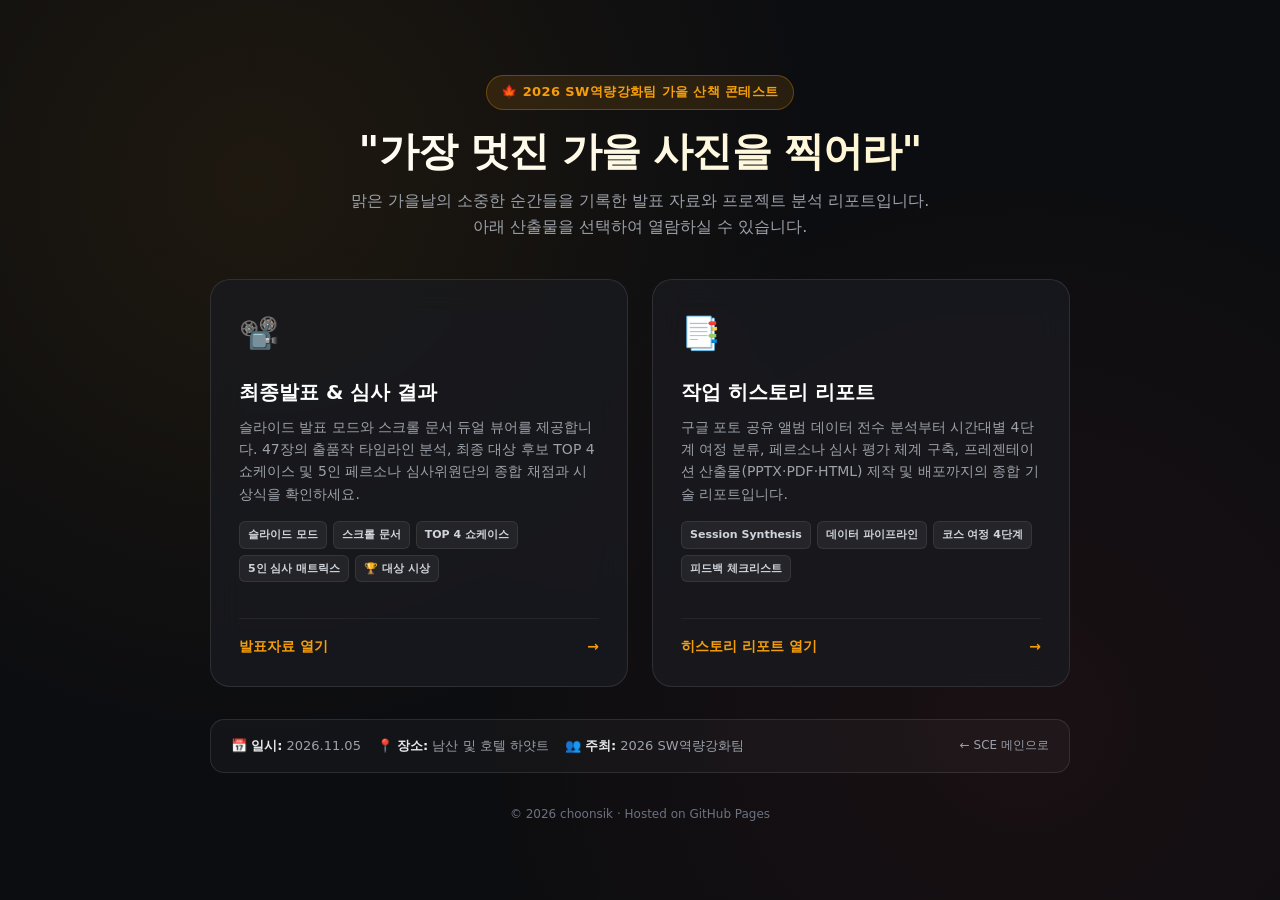
==== fall-event/index.html @ c93d93a4 "feat: Add fall-event landing portal (index.html) and cross-navigation" ====
<!DOCTYPE html>
<html lang="ko">
<head>
  <meta charset="UTF-8">
  <meta name="viewport" content="width=device-width, initial-scale=1.0">
  <title>2026 가을 산책 사진 콘테스트 | 행사 산출물 포털</title>
  <link rel="preconnect" href="https://fonts.googleapis.com">
  <link rel="preconnect" href="https://fonts.gstatic.com" crossorigin>
  <link href="https://fonts.googleapis.com/css2?family=Pretendard:wght@400;500;600;700;800&family=JetBrains+Mono:wght@500;600&display=swap" rel="stylesheet">
  <style>
    :root {
      --bg: #0c0d10;
      --card-bg: rgba(26, 27, 32, 0.75);
      --card-hover: rgba(35, 36, 44, 0.9);
      --border: rgba(255, 255, 255, 0.1);
      --border-accent: rgba(245, 158, 11, 0.4);
      --text: #f4f4f6;
      --text-muted: #9da1aa;
      --accent: #f59e0b;
      --accent-glow: rgba(245, 158, 11, 0.2);
      --amber-gradient: linear-gradient(135deg, #f59e0b, #ef4444);
    }

    * {
      box-sizing: border-box;
      margin: 0;
      padding: 0;
    }

    body {
      font-family: 'Pretendard', -apple-system, BlinkMacSystemFont, system-ui, sans-serif;
      background: var(--bg);
      background-image: 
        radial-gradient(circle at 20% 20%, rgba(245, 158, 11, 0.08) 0%, transparent 45%),
        radial-gradient(circle at 80% 80%, rgba(239, 68, 68, 0.06) 0%, transparent 45%);
      color: var(--text);
      min-height: 100vh;
      display: flex;
      flex-direction: column;
      align-items: center;
      justify-content: center;
      padding: 40px 20px;
      line-height: 1.6;
    }

    .container {
      width: 100%;
      max-width: 860px;
    }

    .header {
      text-align: center;
      margin-bottom: 40px;
    }

    .badge {
      display: inline-flex;
      align-items: center;
      gap: 6px;
      padding: 6px 14px;
      background: rgba(245, 158, 11, 0.12);
      border: 1px solid rgba(245, 158, 11, 0.3);
      color: var(--accent);
      border-radius: 9999px;
      font-size: 13px;
      font-weight: 600;
      letter-spacing: 0.03em;
      margin-bottom: 16px;
    }

    .title {
      font-size: clamp(28px, 5vw, 40px);
      font-weight: 800;
      letter-spacing: -0.02em;
      line-height: 1.25;
      margin-bottom: 12px;
      background: linear-gradient(to right, #ffffff, #fef3c7);
      -webkit-background-clip: text;
      -webkit-text-fill-color: transparent;
    }

    .subtitle {
      font-size: 16px;
      color: var(--text-muted);
      max-width: 580px;
      margin: 0 auto;
    }

    .cards-grid {
      display: grid;
      grid-template-columns: repeat(auto-fit, minmax(320px, 1fr));
      gap: 24px;
      margin-bottom: 32px;
    }

    .card {
      background: var(--card-bg);
      border: 1px solid var(--border);
      border-radius: 20px;
      padding: 28px;
      display: flex;
      flex-direction: column;
      justify-content: space-between;
      backdrop-filter: blur(16px);
      -webkit-backdrop-filter: blur(16px);
      transition: all 0.25s ease;
      text-decoration: none;
      color: inherit;
      position: relative;
      overflow: hidden;
    }

    .card::before {
      content: '';
      position: absolute;
      top: 0;
      left: 0;
      right: 0;
      height: 3px;
      background: var(--amber-gradient);
      opacity: 0;
      transition: opacity 0.25s ease;
    }

    .card:hover {
      background: var(--card-hover);
      border-color: var(--border-accent);
      transform: translateY(-4px);
      box-shadow: 0 16px 36px rgba(0, 0, 0, 0.4), 0 0 24px var(--accent-glow);
    }

    .card:hover::before {
      opacity: 1;
    }

    .card-top {
      margin-bottom: 24px;
    }

    .card-icon {
      font-size: 32px;
      margin-bottom: 16px;
      display: inline-block;
    }

    .card-title {
      font-size: 20px;
      font-weight: 700;
      color: #ffffff;
      margin-bottom: 8px;
      display: flex;
      align-items: center;
      gap: 8px;
    }

    .card-desc {
      font-size: 14px;
      color: var(--text-muted);
      line-height: 1.6;
      margin-bottom: 16px;
    }

    .tags {
      display: flex;
      flex-wrap: wrap;
      gap: 6px;
      margin-bottom: 12px;
    }

    .tag {
      font-size: 11px;
      font-weight: 600;
      padding: 4px 8px;
      background: rgba(255, 255, 255, 0.06);
      border: 1px solid rgba(255, 255, 255, 0.08);
      border-radius: 6px;
      color: #d1d5db;
    }

    .card-action {
      display: flex;
      align-items: center;
      justify-content: space-between;
      font-size: 14px;
      font-weight: 700;
      color: var(--accent);
      padding-top: 16px;
      border-top: 1px solid rgba(255, 255, 255, 0.06);
    }

    .card-action span {
      transition: transform 0.2s ease;
    }

    .card:hover .card-action span {
      transform: translateX(4px);
    }

    .meta-box {
      background: rgba(255, 255, 255, 0.03);
      border: 1px solid var(--border);
      border-radius: 14px;
      padding: 16px 20px;
      font-size: 13px;
      color: var(--text-muted);
      display: flex;
      flex-wrap: wrap;
      justify-content: space-between;
      align-items: center;
      gap: 12px;
    }

    .meta-items {
      display: flex;
      flex-wrap: wrap;
      gap: 16px;
    }

    .meta-items span strong {
      color: #e5e7eb;
    }

    .back-link {
      color: var(--text-muted);
      text-decoration: none;
      font-size: 12px;
      transition: color 0.2s;
    }

    .back-link:hover {
      color: var(--accent);
    }

    .footer {
      text-align: center;
      margin-top: 32px;
      font-size: 12px;
      color: #6b7280;
    }
  </style>
</head>
<body>

  <div class="container">
    <header class="header">
      <div class="badge">🍁 2026 SW역량강화팀 가을 산책 콘테스트</div>
      <h1 class="title">"가장 멋진 가을 사진을 찍어라"</h1>
      <p class="subtitle">
        맑은 가을날의 소중한 순간들을 기록한 발표 자료와 프로젝트 분석 리포트입니다. 아래 산출물을 선택하여 열람하실 수 있습니다.
      </p>
    </header>

    <div class="cards-grid">
      <!-- 카드 1: 최종 발표자료 -->
      <a href="가을_산책_사진_콘테스트_최종발표.html" class="card">
        <div class="card-top">
          <div class="card-icon">📽️</div>
          <h2 class="card-title">
            최종발표 & 심사 결과
          </h2>
          <p class="card-desc">
            슬라이드 발표 모드와 스크롤 문서 듀얼 뷰어를 제공합니다. 47장의 출품작 타임라인 분석, 최종 대상 후보 TOP 4 쇼케이스 및 5인 페르소나 심사위원단의 종합 채점과 시상식을 확인하세요.
          </p>
          <div class="tags">
            <span class="tag">슬라이드 모드</span>
            <span class="tag">스크롤 문서</span>
            <span class="tag">TOP 4 쇼케이스</span>
            <span class="tag">5인 심사 매트릭스</span>
            <span class="tag">🏆 대상 시상</span>
          </div>
        </div>
        <div class="card-action">
          <span>발표자료 열기</span>
          <span>&rarr;</span>
        </div>
      </a>

      <!-- 카드 2: 작업 히스토리 리포트 -->
      <a href="작업_히스토리_리포트.html" class="card">
        <div class="card-top">
          <div class="card-icon">📑</div>
          <h2 class="card-title">
            작업 히스토리 리포트
          </h2>
          <p class="card-desc">
            구글 포토 공유 앨범 데이터 전수 분석부터 시간대별 4단계 여정 분류, 페르소나 심사 평가 체계 구축, 프레젠테이션 산출물(PPTX·PDF·HTML) 제작 및 배포까지의 종합 기술 리포트입니다.
          </p>
          <div class="tags">
            <span class="tag">Session Synthesis</span>
            <span class="tag">데이터 파이프라인</span>
            <span class="tag">코스 여정 4단계</span>
            <span class="tag">피드백 체크리스트</span>
          </div>
        </div>
        <div class="card-action">
          <span>히스토리 리포트 열기</span>
          <span>&rarr;</span>
        </div>
      </a>
    </div>

    <div class="meta-box">
      <div class="meta-items">
        <span>📅 <strong>일시:</strong> 2026.11.05</span>
        <span>📍 <strong>장소:</strong> 남산 및 호텔 하얏트</span>
        <span>👥 <strong>주최:</strong> 2026 SW역량강화팀</span>
      </div>
      <a href="../index.html" class="back-link">&larr; SCE 메인으로</a>
    </div>

    <footer class="footer">
      &copy; 2026 choonsik &middot; Hosted on GitHub Pages
    </footer>
  </div>

</body>
</html>
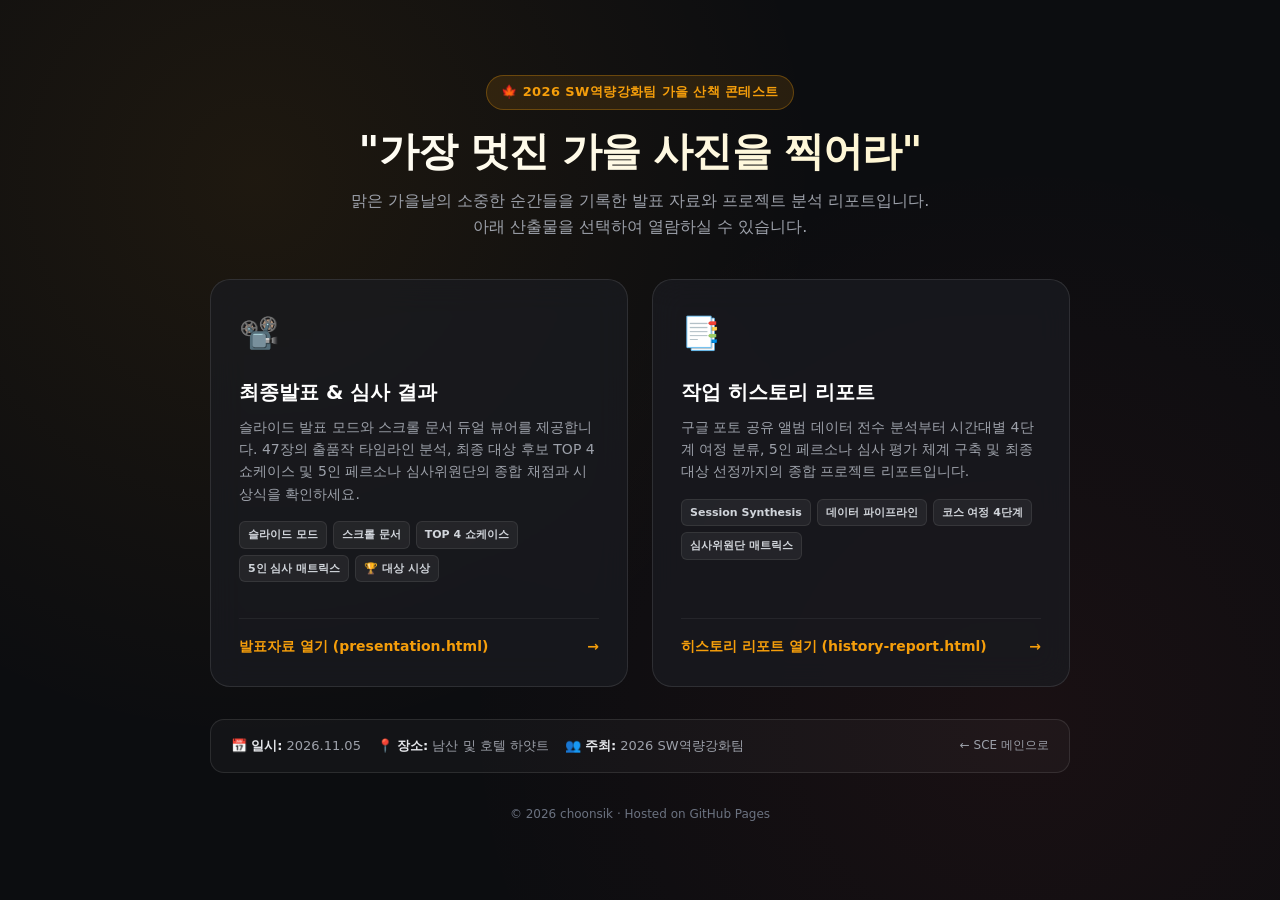
==== commit 1d196d5a: "refactor: Rename HTML files to English and remove deployment history section" ====
--- a/fall-event/index.html
+++ b/fall-event/index.html
@@ -252,7 +252,7 @@
 
     <div class="cards-grid">
       <!-- 카드 1: 최종 발표자료 -->
-      <a href="가을_산책_사진_콘테스트_최종발표.html" class="card">
+      <a href="presentation.html" class="card">
         <div class="card-top">
           <div class="card-icon">📽️</div>
           <h2 class="card-title">
@@ -270,30 +270,30 @@
           </div>
         </div>
         <div class="card-action">
-          <span>발표자료 열기</span>
+          <span>발표자료 열기 (presentation.html)</span>
           <span>&rarr;</span>
         </div>
       </a>
 
       <!-- 카드 2: 작업 히스토리 리포트 -->
-      <a href="작업_히스토리_리포트.html" class="card">
+      <a href="history-report.html" class="card">
         <div class="card-top">
           <div class="card-icon">📑</div>
           <h2 class="card-title">
             작업 히스토리 리포트
           </h2>
           <p class="card-desc">
-            구글 포토 공유 앨범 데이터 전수 분석부터 시간대별 4단계 여정 분류, 페르소나 심사 평가 체계 구축, 프레젠테이션 산출물(PPTX·PDF·HTML) 제작 및 배포까지의 종합 기술 리포트입니다.
+            구글 포토 공유 앨범 데이터 전수 분석부터 시간대별 4단계 여정 분류, 5인 페르소나 심사 평가 체계 구축 및 최종 대상 선정까지의 종합 프로젝트 리포트입니다.
           </p>
           <div class="tags">
             <span class="tag">Session Synthesis</span>
             <span class="tag">데이터 파이프라인</span>
             <span class="tag">코스 여정 4단계</span>
-            <span class="tag">피드백 체크리스트</span>
+            <span class="tag">심사위원단 매트릭스</span>
           </div>
         </div>
         <div class="card-action">
-          <span>히스토리 리포트 열기</span>
+          <span>히스토리 리포트 열기 (history-report.html)</span>
           <span>&rarr;</span>
         </div>
       </a>
